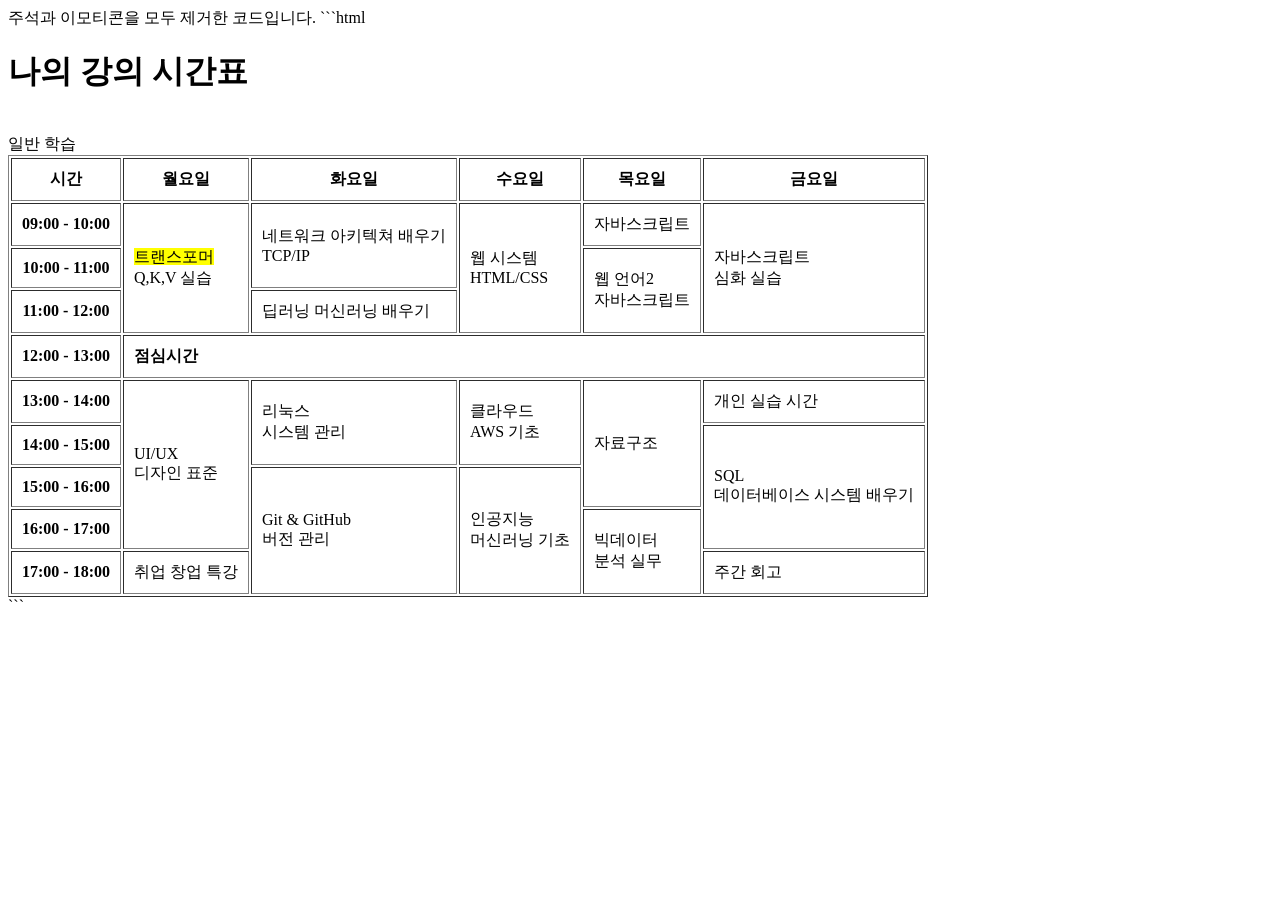
==== html/myClass.html @ 708acee4 "html update" ====
주석과 이모티콘을 모두 제거한 코드입니다.

```html
<!DOCTYPE html>
<html lang="ko">
<head>
    <meta charset="UTF-8">
    <meta name="viewport" content="width=device-width, initial-scale=1.0">
    <title>나의 강의 시간표</title>
</head>
<body>
    <h1>나의 강의 시간표</h1>

    <table border="1" cellpadding="10">
        <thead>
            <tr>
                <th>시간</th>
                <th>월요일</th>
                <th>화요일</th>
                <th>수요일</th>
                <th>목요일</th>
                <th>금요일</th>
            </tr>
        </thead>

        <tbody>
            <tr>
                <th>09:00 - 10:00</th>
                <td rowspan="3"><mark>트랜스포머</mark><br>Q,K,V 실습</td>
                <td rowspan="2">네트워크 아키텍쳐 배우기<br>TCP/IP</td>
                <td rowspan="3">웹 시스템<br>HTML/CSS</td>
                <td>자바스크립트</td><br>일반 학습<br>
                <td rowspan="3">자바스크립트<br>심화 실습</td>
            </tr>

            <tr>
                <th>10:00 - 11:00</th>
                <td rowspan="2">웹 언어2<br>자바스크립트</td>
            </tr>

            <tr>
                <th>11:00 - 12:00</th>
                <td>딥러닝 머신러닝 배우기</td>
            </tr>

            <tr>
                <th>12:00 - 13:00</th>
                <td colspan="5"><strong>점심시간</strong></td>
                <!--colspan="5"은 옆 칼럼 다 합치기임 -->
            </tr>

            <tr>
                <th>13:00 - 14:00</th>
                <td rowspan="4">UI/UX<br>디자인 표준</td>
                <td rowspan="2">리눅스<br>시스템 관리</td>
                <td rowspan="2">클라우드<br>AWS 기초</td>
                <td rowspan="3">자료구조</td>
                <td>개인 실습 시간</td>
            </tr>

            <tr>
                <th>14:00 - 15:00</th>
                <td rowspan="3">SQL<br>데이터베이스 시스템 배우기</td>
            </tr>

            <tr>
                <th>15:00 - 16:00</th>
                <td rowspan="3">Git &amp; GitHub<br>버전 관리</td>
                <td rowspan="3">인공지능<br>머신러닝 기초</td>
            </tr>

            <tr>
                <th>16:00 - 17:00</th>
                <td rowspan="2">빅데이터<br>분석 실무</td>
            </tr>

            <tr>
                <th>17:00 - 18:00</th>
                <td>취업 창업 특강</td>
                <td>주간 회고</td>
            </tr>
        </tbody>
    </table>
</body>
</html>
```
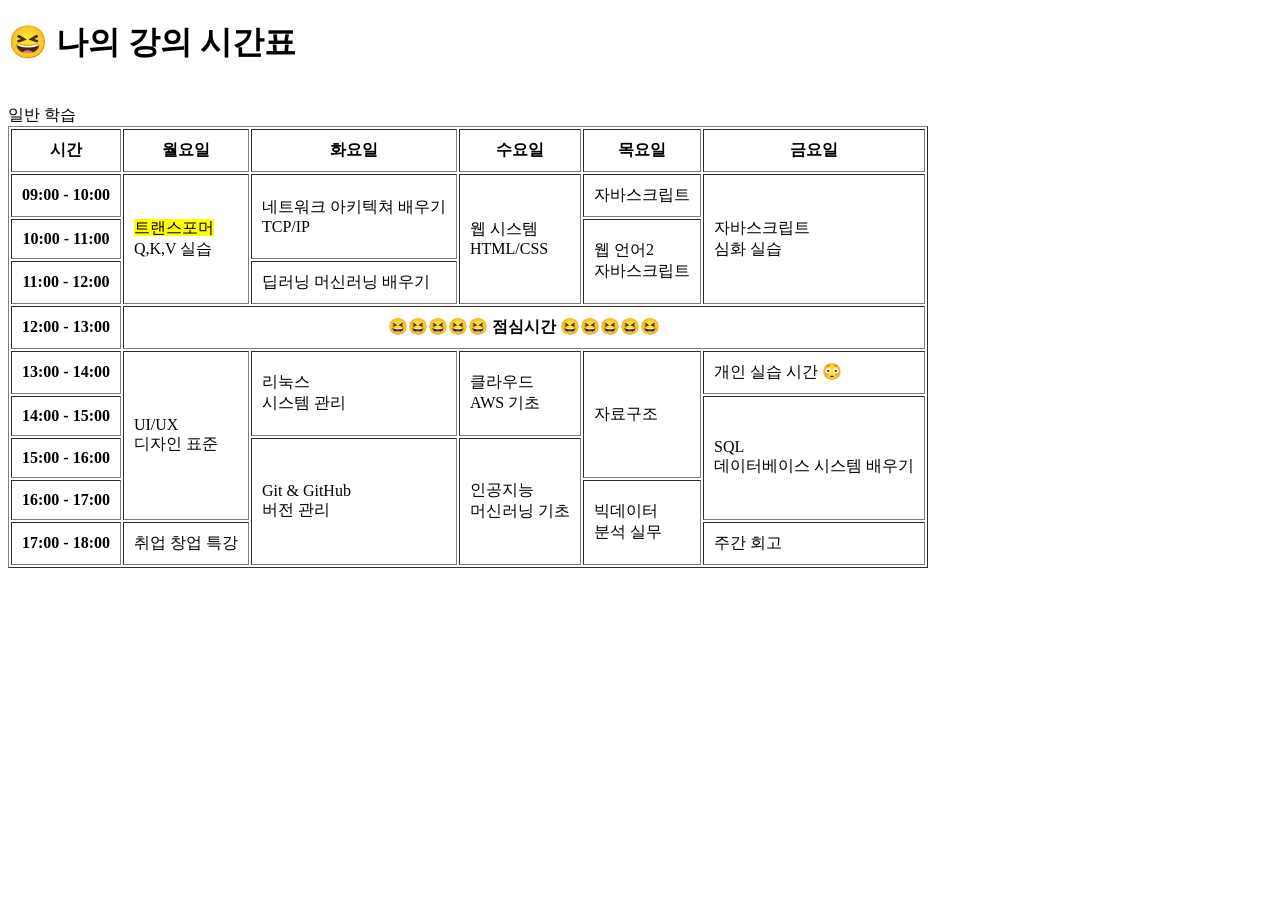
==== commit 18e501ad: "html update" ====
--- a/html/myClass.html
+++ b/html/myClass.html
@@ -1,15 +1,12 @@
-주석과 이모티콘을 모두 제거한 코드입니다.
-
-```html
 <!DOCTYPE html>
 <html lang="ko">
 <head>
     <meta charset="UTF-8">
     <meta name="viewport" content="width=device-width, initial-scale=1.0">
-    <title>나의 강의 시간표</title>
+    <title>😀 나의 강의 시간표</title>
 </head>
 <body>
-    <h1>나의 강의 시간표</h1>
+    <h1>😆 나의 강의 시간표</h1>
 
     <table border="1" cellpadding="10">
         <thead>
@@ -45,7 +42,7 @@
 
             <tr>
                 <th>12:00 - 13:00</th>
-                <td colspan="5"><strong>점심시간</strong></td>
+                <td colspan="5" align="center"><strong>😆😆😆😆😆 점심시간 😆😆😆😆😆</strong></td>
                 <!--colspan="5"은 옆 칼럼 다 합치기임 -->
             </tr>
 
@@ -55,7 +52,7 @@
                 <td rowspan="2">리눅스<br>시스템 관리</td>
                 <td rowspan="2">클라우드<br>AWS 기초</td>
                 <td rowspan="3">자료구조</td>
-                <td>개인 실습 시간</td>
+                <td>개인 실습 시간 😳</td>
             </tr>
 
             <tr>
@@ -82,5 +79,4 @@
         </tbody>
     </table>
 </body>
-</html>
-```+</html>
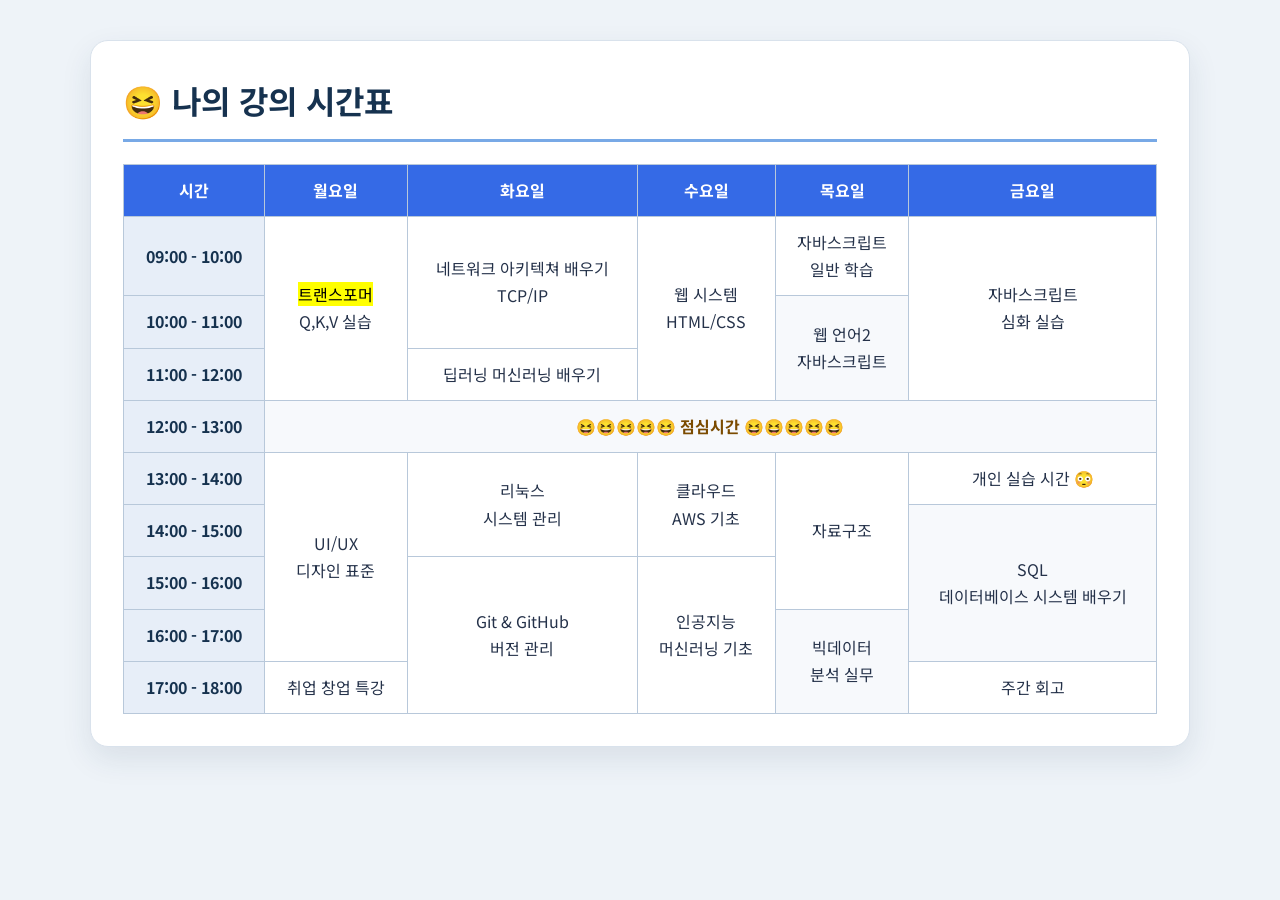
==== commit f339b33b: "html update" ====
--- a/html/myClass.html
+++ b/html/myClass.html
@@ -4,11 +4,25 @@
     <meta charset="UTF-8">
     <meta name="viewport" content="width=device-width, initial-scale=1.0">
     <title>😀 나의 강의 시간표</title>
+    <link rel="stylesheet" href="../css/style.css">
 </head>
+
+
+<!-- <table>: 표 전체
+<thead>: 시간, 요일 같은 표의 제목 부분
+<tbody>: 실제 수업 내용
+<tr>: 표의 한 행
+<th>: 제목 셀
+<td>: 일반 내용 셀
+rowspan="2": 아래쪽 셀까지 2칸 합치기 -->
+
+
 <body>
-    <h1>😆 나의 강의 시간표</h1>
+    <div class="container">
+        <h1>😆 나의 강의 시간표</h1>
 
-    <table border="1" cellpadding="10">
+        <div class="table-wrap">
+            <table>
         <thead>
             <tr>
                 <th>시간</th>
@@ -26,7 +40,7 @@
                 <td rowspan="3"><mark>트랜스포머</mark><br>Q,K,V 실습</td>
                 <td rowspan="2">네트워크 아키텍쳐 배우기<br>TCP/IP</td>
                 <td rowspan="3">웹 시스템<br>HTML/CSS</td>
-                <td>자바스크립트</td><br>일반 학습<br>
+                <td>자바스크립트<br>일반 학습</td>
                 <td rowspan="3">자바스크립트<br>심화 실습</td>
             </tr>
 
@@ -42,7 +56,7 @@
 
             <tr>
                 <th>12:00 - 13:00</th>
-                <td colspan="5" align="center"><strong>😆😆😆😆😆 점심시간 😆😆😆😆😆</strong></td>
+                <td class="lunch-time" colspan="5"><strong>😆😆😆😆😆 점심시간 😆😆😆😆😆</strong></td>
                 <!--colspan="5"은 옆 칼럼 다 합치기임 -->
             </tr>
 
@@ -77,6 +91,8 @@
                 <td>주간 회고</td>
             </tr>
         </tbody>
-    </table>
+            </table>
+        </div>
+    </div>
 </body>
-</html>+</html>
--- a/css/style.css
+++ b/css/style.css
@@ -0,0 +1,256 @@
+@import url("https://fonts.googleapis.com/css2?family=Noto+Sans+KR:wght@400;600;700&display=swap");
+
+* {
+    box-sizing: border-box;
+}
+
+body {
+    margin: 0;
+    font-family: "Noto Sans KR", sans-serif;
+    line-height: 1.7;
+    color: #25324a;
+    background-color: #eef3f8;
+}
+
+.container {
+    width: min(1100px, calc(100% - 32px));
+    margin: 40px auto;
+    padding: 32px;
+    background-color: #ffffff;
+    border: 1px solid #d9e2ec;
+    border-radius: 18px;
+    box-shadow: 0 12px 30px rgb(30 55 90 / 10%);
+}
+
+h1 {
+    margin-top: 0;
+    padding-bottom: 12px;
+    color: #16324f;
+    font-size: 2rem;
+    border-bottom: 3px solid #78a9e6;
+}
+
+h2 {
+    margin-top: 28px;
+    padding-left: 12px;
+    color: #356ae6;
+    font-size: 1.35rem;
+    border-left: 4px solid #78a9e6;
+}
+
+a {
+    color: #285fbd;
+    text-decoration: none;
+    transition:
+        color 0.3s ease,
+        background-color 0.3s ease;
+}
+
+a:hover {
+    color: #173f83;
+    text-decoration: underline;
+}
+
+.page-header h1 {
+    opacity: 0;
+    animation: fade-in 1s ease-out forwards;
+}
+
+@keyframes fade-in {
+    from {
+        opacity: 0;
+        transform: translateY(-15px);
+    }
+
+    to {
+        opacity: 1;
+        transform: translateY(0);
+    }
+}
+
+.shortcut-list {
+    display: flex;
+    flex-wrap: wrap;
+    gap: 12px;
+    padding: 0;
+    list-style: none;
+}
+
+.shortcut-list a,
+.signup-button {
+    display: inline-block;
+    padding: 10px 14px;
+    color: #25324a;
+    background-color: #e7eef8;
+    border: 1px solid #c8d7ea;
+    border-radius: 8px;
+}
+
+.shortcut-list a:hover,
+.signup-button:hover {
+    color: #ffffff;
+    background-color: #356ae6;
+    text-decoration: none;
+}
+
+.content-layout {
+    display: flex;
+    gap: 24px;
+}
+
+.content-layout main,
+.content-layout aside {
+    padding: 24px;
+    background-color: #f8fafc;
+    border: 1px solid #d9e2ec;
+    border-radius: 12px;
+}
+
+.content-layout main {
+    flex: 2;
+}
+
+.content-layout aside {
+    flex: 1;
+}
+
+.trip-grid {
+    display: grid;
+    grid-template-columns: repeat(3, 1fr);
+    gap: 20px;
+}
+
+.trip-card {
+    margin: 0;
+    padding: 18px;
+    background-color: #f8fbff;
+    border: 1px solid #bfd0e5;
+    border-radius: 12px;
+    box-shadow: 0 3px 8px rgb(0 0 0 / 12%);
+    transition:
+        transform 0.3s ease,
+        box-shadow 0.3s ease;
+}
+
+.trip-card:hover {
+    transform: translateY(-8px);
+    box-shadow: 0 12px 24px rgb(0 0 0 / 28%);
+}
+
+.trip-card-title {
+    display: block;
+    margin-bottom: 12px;
+    color: #16324f;
+    font-size: 1.1rem;
+}
+
+.trip-card img,
+.trip-card video,
+.trip-card iframe {
+    display: block;
+    width: 100%;
+    aspect-ratio: 16 / 9;
+    border: 0;
+    border-radius: 8px;
+    object-fit: cover;
+}
+
+.trip-card audio {
+    width: 100%;
+}
+
+.table-wrap {
+    overflow-x: auto;
+}
+
+table {
+    width: 100%;
+    min-width: 800px;
+    border-collapse: collapse;
+    background-color: #ffffff;
+}
+
+th,
+td {
+    padding: 12px;
+    text-align: center;
+    vertical-align: middle;
+    border: 1px solid #b8c8da;
+}
+
+thead th {
+    color: #ffffff;
+    background-color: #356ae6;
+}
+
+tbody th {
+    color: #16324f;
+    background-color: #e7eef8;
+}
+
+tbody tr:nth-child(even) td {
+    background-color: #f7f9fc;
+}
+
+.lunch-time {
+    color: #7b4b00;
+    background-color: #fff3cd;
+    font-weight: 700;
+}
+
+fieldset {
+    margin-bottom: 20px;
+    padding: 20px;
+    border: 1px solid #bfd0e5;
+    border-radius: 10px;
+}
+
+legend {
+    padding: 0 8px;
+    color: #16324f;
+    font-weight: 700;
+}
+
+input,
+select,
+textarea,
+button {
+    font: inherit;
+}
+
+input,
+select,
+textarea {
+    max-width: 100%;
+    padding: 8px;
+    border: 1px solid #b8c8da;
+    border-radius: 6px;
+}
+
+button {
+    padding: 9px 14px;
+    border: 0;
+    border-radius: 7px;
+    cursor: pointer;
+}
+
+button[type="submit"] {
+    color: #ffffff;
+    background-color: #356ae6;
+}
+
+@media (max-width: 786px) {
+    .container {
+        margin: 16px auto;
+        padding: 20px;
+    }
+
+    .shortcut-list,
+    .content-layout {
+        flex-direction: column;
+    }
+
+    .trip-grid {
+        grid-template-columns: 1fr;
+    }
+}
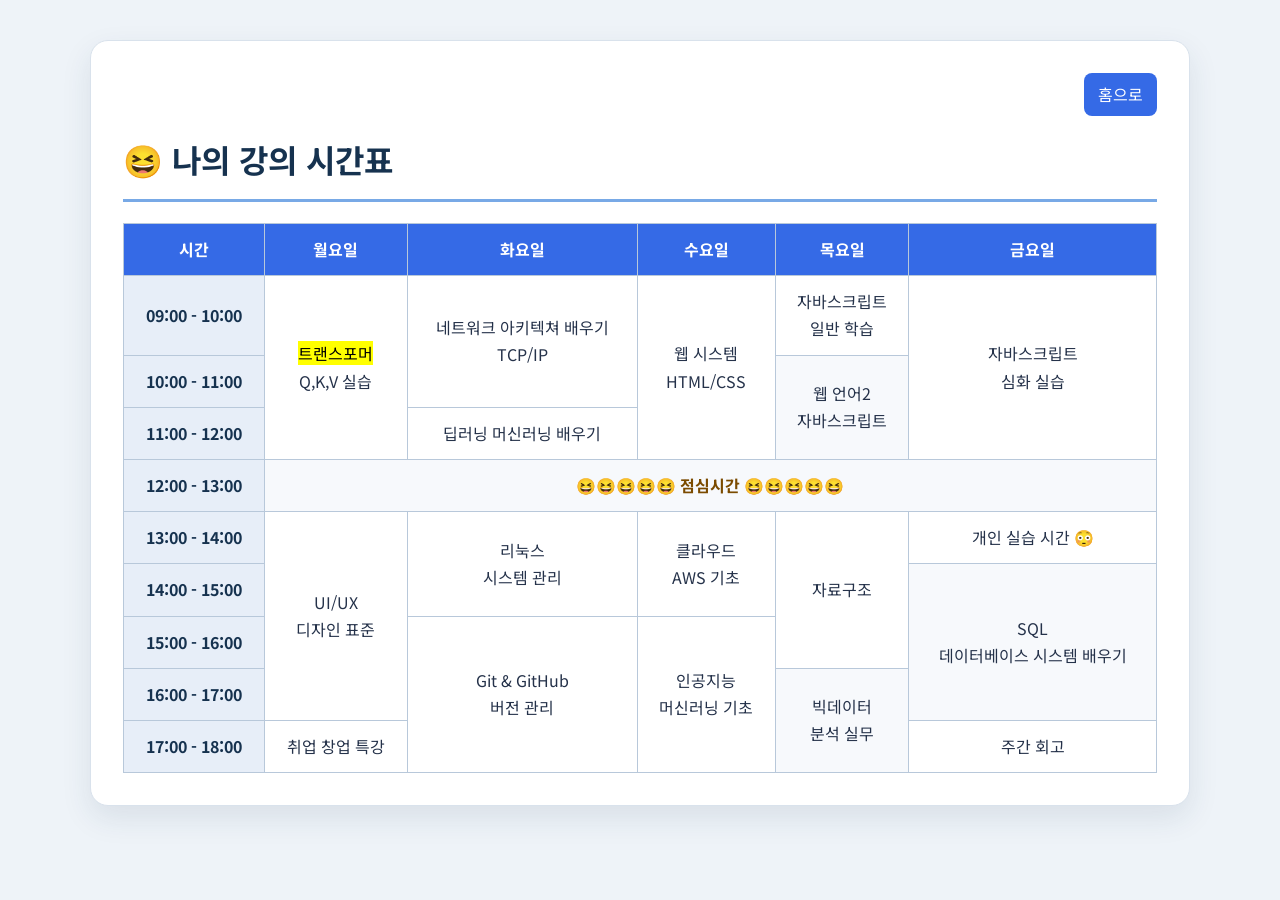
==== commit 79c7690e: "css update" ====
--- a/html/myClass.html
+++ b/html/myClass.html
@@ -19,6 +19,7 @@
 
 <body>
     <div class="container">
+        <a class="home-button" href="../index.html">홈으로</a>
         <h1>😆 나의 강의 시간표</h1>
 
         <div class="table-wrap">
--- a/css/style.css
+++ b/css/style.css
@@ -20,6 +20,22 @@
     border: 1px solid #d9e2ec;
     border-radius: 18px;
     box-shadow: 0 12px 30px rgb(30 55 90 / 10%);
+}
+
+.home-button {
+    display: block;
+    width: fit-content;
+    margin: 0 0 16px auto;
+    padding: 8px 14px;
+    color: #ffffff;
+    background-color: #356ae6;
+    border-radius: 8px;
+}
+
+.home-button:hover {
+    color: #ffffff;
+    background-color: #173f83;
+    text-decoration: none;
 }
 
 h1 {
